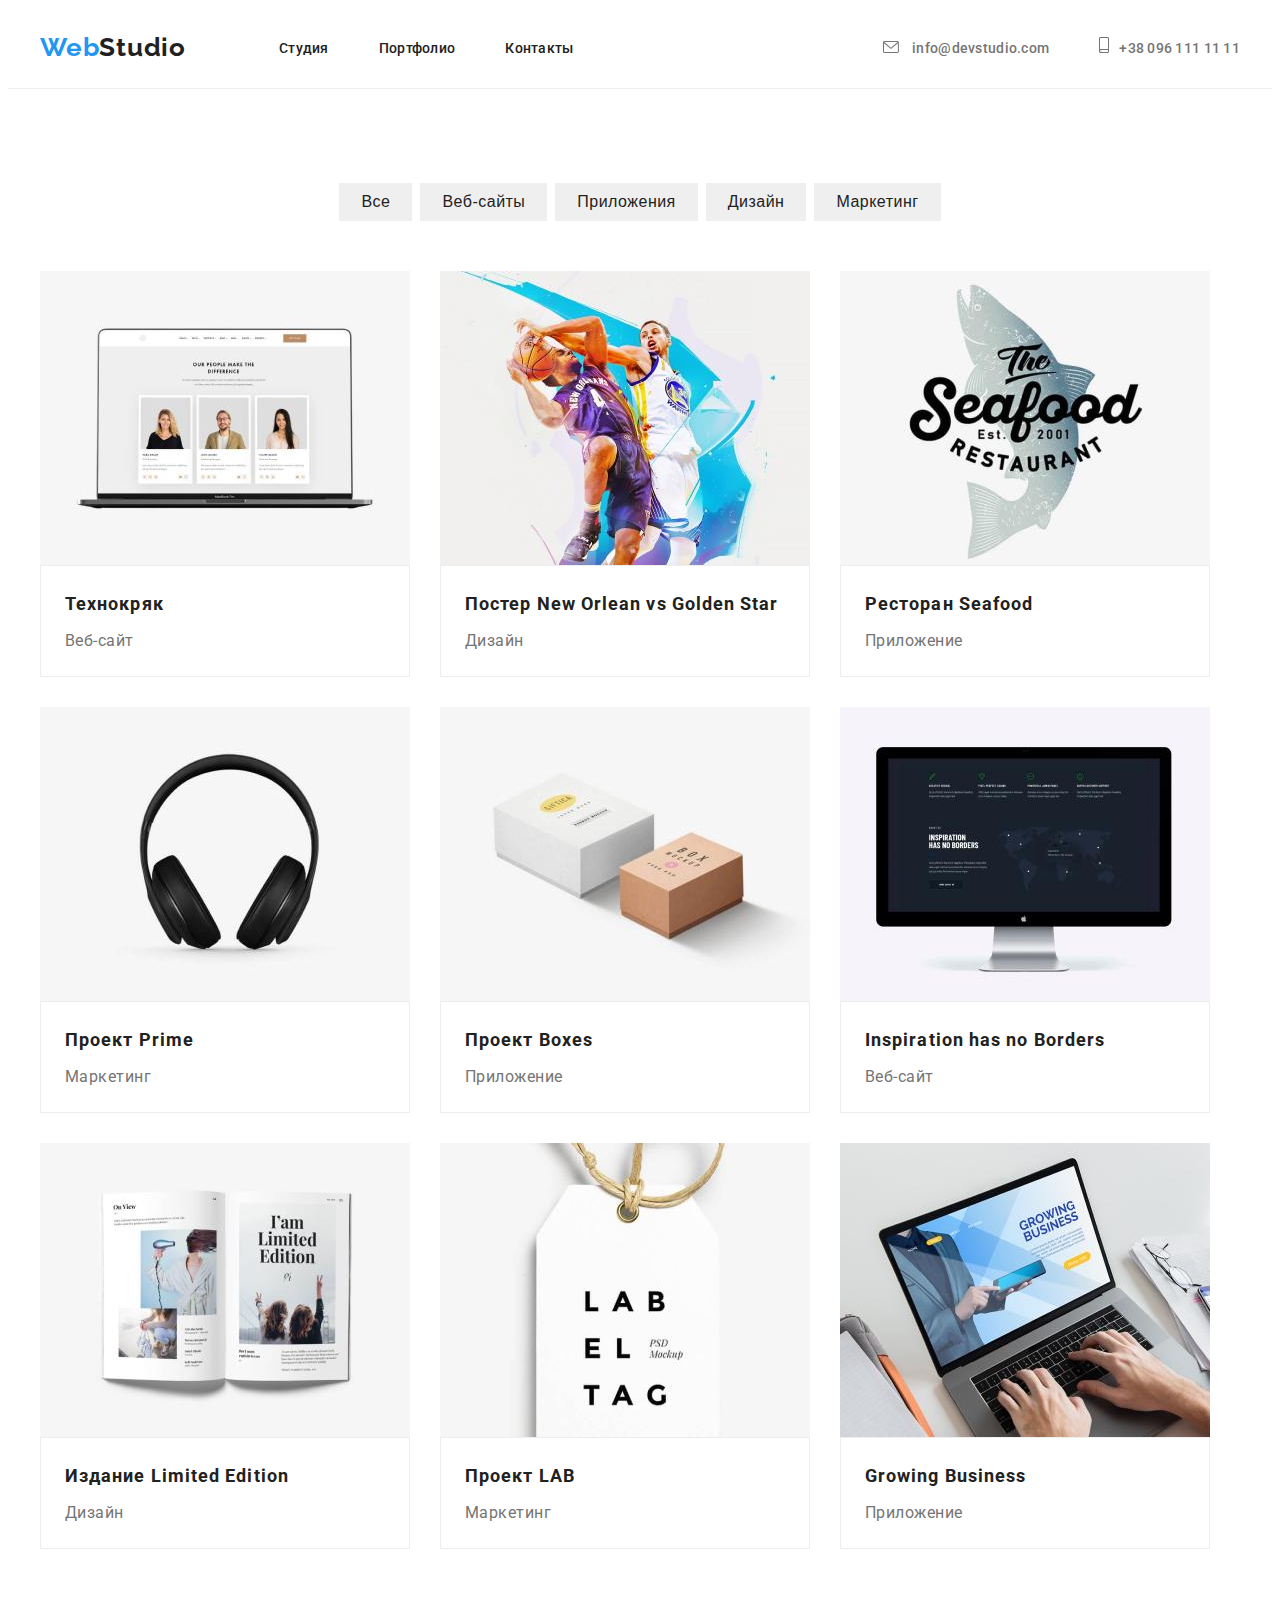
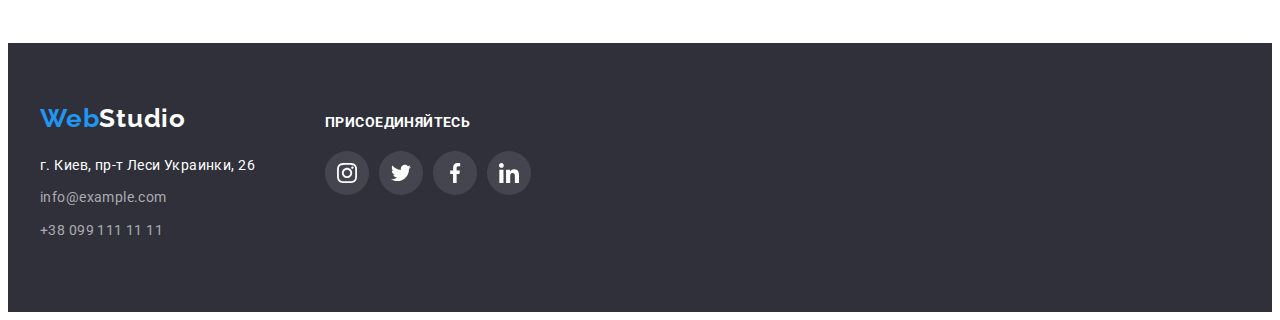
==== portfolio.html @ 49a9f059 "add" ====
<!DOCTYPE html>
<html lang="en">
<head>
    <meta charset="UTF-8">
    <meta http-equiv="X-UA-Compatible" content="IE=edge">
    <meta name="viewport" content="width=device-width, initial-scale=1.0">
    <title>Document</title>
    <link rel="preconnect" href="https://fonts.googleapis.com">
    <link rel="preconnect" href="https://fonts.gstatic.com" crossorigin>
    <link href="https://fonts.googleapis.com/css2?family=Raleway:wght@700&family=Roboto:wght@400;500;700;900&display=swap" rel="stylesheet">
    <link rel="stylesheet" href="https://cdnjs.cloudflare.com/ajax/libs/modern-normalize/1.1.0/modern-normalize.min.css" integrity="sha512-wpPYUAdjBVSE4KJnH1VR1HeZfpl1ub8YT/NKx4PuQ5NmX2tKuGu6U/JRp5y+Y8XG2tV+wKQpNHVUX03MfMFn9Q==" crossorigin="anonymous" referrerpolicy="no-referrer" />
    <link rel="stylesheet" href="./css/style.css">
</head>
<body>
    <header class="header">
        <div class="container header-container">
        <nav class="header-nav">
        <a href="./index.html" class="logo header-logo link">
            <span class="web">Web</span>Studio</a>
            <ul class="list menu-list">
                <li class="menu-item"><a class="menu-link link" href="./index.html">Студия</a></li>
                <li class="menu-item"><a class="menu-link link" href="Портфолио">Портфолио</a></li>
                <li class="menu-item"><a class="menu-link link" href="">Контакты</a></li>
            </ul>
            </nav>
        <ul class="list menu-list header-connect">
            <ul class="list menu-list header-connect">
                <li class="menu-item">
                    <a class="header-site link" href="info@devstudio.com">
                        <svg class="contact-icon" width="16" height="12">
                            <use href="./images/sprite.svg#icon-envelopehover"></use>
                        </svg> info@devstudio.com
                    </a>
                </li>
                <li class="menu-item">
                    <a class="header-tel link" href="tel:+380961111111">
                        <svg class="contact-icon" width="10" height="16">
                            <use href="./images/sprite.svg#icon-smartphone"></use>
                        </svg>+38 096 111 11 11
                    </a>
                </li>
            </ul>     
        </ul>
        </div>
    </header>
    <section class="visually">
        <div class="container">
        <h1 hidden class="visually-portfolio">Портфолио</h1> 
        <ul class="visually-list list">
            <li class="visually-item"><button type="button" class="visually-btn">Все</button></li>
            <li class="visually-item"><button type="button" class="visually-btn">Веб-сайты</button></li>
            <li class="visually-item"><button type="button" class="visually-btn">Приложения</button></li>
            <li class="visually-item"><button type="button" class="visually-btn">Дизайн</button></li>
            <li class="visually-item"><button type="button" class="visually-btn">Маркетинг</button></li>
        </ul>
        <ul class="hidden-list list">
            <li class="hiden-item">
                <a href="" class="hiden-link link">
                <img src="./images/portfolio/website.jpg" alt="вебсайт" width="370">
            <div class="hiden-about">
                <h3 class="hidden-lines">Технокряк</h3>
                <p class="hidden-text">Веб-сайт</p>
            </div>
                </a>
            </li>   
            <li class="hiden-item">
                <a href="" class="hiden-link link">
                <img src="./images/portfolio/neworlean.jpg" alt="постер" width="370">
            <div class="hiden-about">
                <h3 class="hidden-lines">Постер <span lang="en">New Orlean vs Golden Star</span> </h3>
                <p class="hidden-text">Дизайн</p>
            </div>
                </a>
            </li>
            <li class="hiden-item">
                <a href="" class="hiden-link link">
                <img src="./images/portfolio/seafood.jpg" alt="ресторан" width="370">
            <div class="hiden-about">
                <h3 class="hidden-lines">Ресторан <span lang="en">Seafood</span> </h3>
                <p class="hidden-text">Приложение</p>
            </div>
                </a>
            </li>
            <li class="hiden-item">
                <a href="" class="hiden-link link">
                <img src="./images/portfolio/prime.jpg" alt="наушники" width="370">
            <div class="hiden-about">
                <h3 class="hidden-lines">Проект <span lang="en">Prime</span> </h3>
                <p class="hidden-text">Маркетинг</p>
            </div>
                </a>
            </li>
            <li class="hiden-item">
                <a href="" class="hiden-link link">
                <img src="./images/portfolio/boxes.jpg" alt="бокси" width="370">
            <div class="hiden-about">
                <h3 class="hidden-lines">Проект <span lang="en">Boxes</span> </h3>
                <p class="hidden-text">Приложение</p>
            </div>
                </a>
            </li>
            <li class="hiden-item">
                <a href="" class="hiden-link link">
                <img src="./images/portfolio/bordes.jpg" alt="сайт" width="370">
            <div class="hiden-about">
                <h3 class="hidden-lines">Inspiration has no Borders</h3>
                <p class="hidden-text">Веб-сайт</p>
            </div>
                </a>
            </li>
            <li class="hiden-item">
                <a href="" class="hiden-link link">
                <img src="./images/portfolio/edition.jpg" alt="книга" width="370">
            <div class="hiden-about">
                <h3 class="hidden-lines">Издание Limited Edition</h3>
                <p class="hidden-text">Дизайн</p>
            </div>
                </a>
            </li>
            <li class="hiden-item">
                <a href="" class="hiden-link link">
                <img src="./images/portfolio/lab.jpg" alt="лейбл" width="370">
            <div class="hiden-about">
                <h3 class="hidden-lines">Проект LAB</h3>
                <p class="hidden-text">Маркетинг</p>
            </div>
                </a>
            </li>
            <li class="hiden-item">
                <a href="" class="hiden-link link">
                <img src="./images/portfolio/business.jpg" alt="ноутбук" width="370">
            <div class="hiden-about">
                <h3 class="hidden-lines">Growing Business</h3>
                <p class="hidden-text">Приложение</p>
            </div>
                </a>
            </li>
        </ul>
        </div>
    </section>
    <footer class="footer-class">
        <div class="container">
            <div class="footer-container">
                <div class="footer-left">
                <a href="./index.html" class="logo logo-footer link">
                <span class="web">Web</span>Studio</a> 
                <address class="footer-address">г. Киев, пр-т Леси Украинки, 26</address>
                <ul class="footer-list list">
                    <li class="footer-item"> <a class="footer-header-site link" href="info@example.com">info@example.com</a></li>
                    <li class="footer-item"> <a class="footer-header-tel link" href=" +380991111111"> +38 099 111 11 11</a></li>
                </ul>
                </div>
                <div class="footer-right">
                    <h2 class="title-footer-right">присоединяйтесь</h2>
                    <ul class="command-social list footer-social-list">
                        <li class="footer-social-item">
                            <a href="" class="footer-social-link">
                                <svg class="-footer-social-icon" width="20" height="20">
                                    <use
                                        href="./images/sprite.svg#icon-instagram-footer">
                                    </use>
                                </svg>
                            </a>
                        </li>
                        <li class="footer-social-item">
                            <a href="" class="footer-social-link">
                                <svg class="footer-social-icon" width="20" height="20">
                                    <use
                                        href="./images/sprite.svg#icon-twitter-footer">
                                    </use>
                                </svg>
                            </a>
                        </li>
                        <li class="footer-social-item">
                            <a href="" class="footer-social-link">
                                <svg class="footer-social-icon" width="20" height="20">
                                    <use
                                        href="./images/sprite.svg#icon-facebook-footer">
                                    </use>
                                </svg>
                            </a>
                        </li>
                        <li class="footer-social-item">
                            <a href="" class="footer-social-link">
                                <svg class="footer-social-icon" width="20" height="20">
                                    <use
                                        href="./images/sprite.svg#icon-linkedin-footer">
                                    </use>
                                </svg>
                            </a>
                        </li>
                    </ul>
                </div>
            </div>    
        </div>
    </footer>
</body>
</html>
---- css/style.css ----
:root{
    --primery-text-color: #212121;
    --second-text-color: #757575;
    --primary-title-color: #ffffff;
    --secondary-title-color: #212121;
    --accent-color: #2196F3;
}

p, h1, h2, h3, h4, h5, h6{
    margin: 0;
}

ul{
    margin: 0;
    padding: 0;
}

button{
    cursor: pointer;
}

img{
    display: block;
}

body{
    font-family: 'Roboto', sans-serif;
}

.container{
    width: 1200px;
    padding-left: 15px;
    padding-right: 15px;
    margin: 0 auto;
}

.list{
    list-style: none;
}

.link{
    text-decoration: none;
}

/*----------header----------*/

.header{
    padding-top: 24px;
    padding-bottom: 25px;
    border-bottom: 1px solid #ECECEC;
}

.header-container{
    display: flex;
}

.logo{
    font-family: Raleway;
    font-weight: 700;
    font-size: 26px;
    line-height: 1.19;
    letter-spacing: 0.03em;
    color: var(--primery-text-color);
}

.web{
    color: var(--accent-color)
}

.menu-list{
    display: flex;
}

.menu-item:not(:last-child){
    margin-right: 50px;
}

.header-logo{
    margin-right: 93px;
}

.header-nav{
    display: flex;
    align-items: center;
}

.menu-link{
    font-weight: 500;
    font-size: 14px;
    line-height: 1.14;
    letter-spacing: 0.02em;
    color: var(--primery-text-color);
}


.menu-link:hover, .menu-link:focus{
    color: var(--accent-color);
}

.header-connect{
    margin-left: auto;
    align-items: center;
}

.header-site{
    font-weight: 500;
    font-size: 14px;
    line-height: 1.14;
    letter-spacing: 0.02em;
    color: var(--second-text-color);
}

.contact-icon{
    fill: currentColor;
    margin-right: 10px;
    justify-content: center;
}

.header-site:hover, .header-site:focus{
    color: var(--accent-color);
}

.header-tel{
    font-weight: 500;
    font-size: 14px;
    line-height: 1.14;
    letter-spacing: 0.02em;
    color: var(--second-text-color)
}

.header-tel:hover, .header-tel:focus{
    color: var(--accent-color);
}


/*----------hero----------*/

.hero{
    padding-top: 200px;
    padding-bottom: 200px;
    background-color: var(--primery-text-color);
    background-image: linear-gradient(
        rgba(47, 48, 58, 0.4), 
        rgba(47, 48, 58, 0.4) ), url(../images/hero-bg.jpg);
    background-repeat: no-repeat;
    background-size: cover;
    background-position: center;
}
.hero-title{
    margin: 0 auto;
    max-width: 696;
    margin-bottom: 30px;
    font-weight: 900;
    font-size: 44px;
    line-height: 1.36;
    letter-spacing: 0.06em;
    text-align: center;
    text-transform: uppercase;
    color: var(--primary-title-color)
}

.hero-btn{
    display: block;
    margin: 0 auto;
    background-repeat: 4px;
    margin-top: 30;
    margin-bottom: 200;
    background-color: var(--accent-color);
}


.button{
    min-width: 200px;
    height: 50px;
    cursor: pointer;
    font-family: inherit;
    font-weight: bold;
    font-size: 16px;
    line-height: 1.87;
    letter-spacing: 0.06em;
    color: var(--primary-title-color)
}



/*----------Описание чем занимаемся----------*/

.about{
    padding-top: 94px;
    padding-bottom: 94px;
}
.third-title{
    max-width: 270px;
    font-weight: 700;
    font-size: 14px;
    line-height: 1.14;
    letter-spacing: 0.03em;
    text-transform: uppercase;
    color: var(--primery-text-color)
}

.about-list{
    display: flex;
    margin-left: -30px;
}

.about-item{
    flex-basis: calc(100% / 4 - 30);
    margin-left: 30px;
}

.about-text{
    margin-top: 10px;
    min-width: 270px;
    font-size: 14px;
    line-height: 1.71;
    letter-spacing: 0.03em;
    color: var(--second-text-color)
}

.about-icon{
    display: flex;
    align-items: center;
    justify-content: center;
    width: 270px;
    height: 120px;
    margin-bottom: 30px;
    border-radius: 4px;
    background-color: #F5F4FA;
}

.about-icons:last-child{
    margin-right: 0;
}

.about-icons{
    margin-right: 30px;
    justify-content: center;
}

.about-icons:hover, .about-icons:focus{
    fill: var(--accent-color);
}



/*----------work-foto----------*/

.work-foto{
    padding-bottom: 94px;
}
.title{
    margin-bottom: 50px;
    font-weight: 700;
    font-size: 36px;
    line-height: 1.16;
    text-align: center;
    letter-spacing: 0.03em;
    color: var(--primery-text-color)
}

.title-list{
    display: flex;
    margin-left: -30px;
}

.title-item{
    flex-basis: calc(100% / 3 - 30px);
    margin-left: 30px;
}

/*----------section-comannd----------*/

.section-command{
    padding-top: 94px;
    padding-bottom: 94px;
    background-color: #F5F4FA;
}

.title-command{
    margin-bottom: 50px;
    font-weight: 700;
    font-size: 36px;
    line-height: 1.16;
    text-align: center;
    letter-spacing: 0.03em;
    color: var(--primery-text-color)
}

.title-list-command{
    display: flex;
    margin-left: -30px;
}

.command-item{
    flex-basis: calc(100% / 4 -30px);
    margin-left: 30px;
    background-color: var(--primary-title-color);
    box-shadow: 0px 1px 3px rgba(0, 0, 0, 0.12), 0px 1px 1px rgba(0, 0, 0, 0.14), 0px 2px 1px rgba(0, 0, 0, 0.2);
}

.name{
    font-weight: 500;
    font-size: 16px;
    line-height: 1.19;
    letter-spacing: 0.03em;
    color: var(--primery-text-color);
    margin-bottom: 10px;

}

.command-item-desciption{
    padding-top: 30px;
    padding-bottom: 30px;
    text-align: center;
}

.speciality{
    padding-top: 8px;
    margin-bottom: 16px;
    font-size: 16px;
    line-height: 1.19;
    letter-spacing: 0.03em;
    color: var(--second-text-color)
}

.social-list{
    display: flex;
    justify-content: center;
}

.social-item{
    width: 44px;
    height: 44px;
    margin-right: 10px;
}

.social-item:last-child{
    margin-right: 0;
}

.social-icon{
    fill: #AFB1B8;
}

.social-link{
    width: 100%;
    height: 100%;
    background-color: var(--primary-title-color);
    border-radius: 50%;
    display: flex;
    align-items: center;
    justify-content: center;
}

.social-link:hover, .social-link:focus{
    background-color: var(--accent-color);
}

.social-link:hover .social-icon,
.social-link:focus .social-icon{
    fill: var(--primary-title-color);
}

/*----------наши клиенты----------*/

.clients{
    padding-top: 94px;
    padding-bottom: 94px;
}

.title-clients{
    margin-bottom: 50px;
    font-weight: 700;
    font-size: 36px;
    line-height: 1.16;
    text-align: center;
    letter-spacing: 0.03em;
    color: var(--primery-text-color);
}

.clients-list{
    width: 170px;
    height: 92px;
    margin-right: 30px;
}

.clients-list:last-child{
    margin-right: 0;
}

.clients-about{
    display: flex;
    align-items: center;
    justify-content: center;
}

.clients-item{
    
    background-position: center;
    background-repeat: no-repeat;
    border: 1px solid #AFB1B8;
    border-radius: 4px;
    height: 92px;
}

.clients-item:hover, .clients-item:focus{
    border-color: var(--accent-color);
}

.clients-link{
    width: 100%;
    height: 100%;
    display: flex;
    align-items: center;
    justify-content: center;
}

.clients-icon{
    fill: #AFB1B8;
}

.clients-icon:hover, .clients-icon:focus{
    fill: var(--accent-color);    
}

.clients-item:hover .clients-icon,
.clients-item:focus .clients-icon{
    fill: var(--accent-color);
}


/*----------footer-class----------*/

.footer-class{
    padding-top: 60px;
    padding-bottom: 60px;
}

.footer-class{
    background-color: #2F303A;
}

.logo-footer{
    display: block;
    margin-bottom: 20px;
    color: var(--primary-title-color);
}

.footer-address{
    margin-bottom: 9px;
    font-style: normal;
    font-size: 14px;
    line-height: 1.71;
    letter-spacing: 0.03em;
    color: var(--primary-title-color)
}

.footer-list{
    font-size: 14px;
    line-height: 1.71;
    letter-spacing: 0.03em;
    color: rgba(255, 255, 255, 0.6);  
}

.footer-header-site:hover, .footer-header-site:focus{
    color: var(--accent-color);
}

.footer-item{
    margin-bottom: 9px;
}

.footer-header-site{
    font-size: 14px;
    line-height: 1.71;
    letter-spacing: 0.03em;
    color: rgba(255, 255, 255, 0.6);
}

.footer-header-tel:hover, .footer-header-tel:focus{
    color: var(--accent-color);
}

.footer-header-tel{
    font-size: 14px;
    line-height: 1.71;
    letter-spacing: 0.03em;
    color: rgba(255, 255, 255, 0.6);
}


.footer-container{
    display: flex;
    align-items: baseline;
}

.footer-right{
    padding-left: 70px;
}

.title-footer-right{
    padding-bottom: 20px;
    font-weight: 700;
    font-size: 14px;
    line-height: 1.14;
    letter-spacing: 0.03em;
    text-transform: uppercase;
    color: var(--primary-title-color);
}

.footer-social-list{
    display: flex;
    justify-content: center;
}

.footer-social-item{
    width: 44px;
    height: 44px;
    margin-right: 10px;
}

.footer-social-item:last-child{
    margin-right: 0;
}

.footer-social-icon{
    fill: var(--primary-title-color);
}

.footer-social-link{
    width: 100%;
    height: 100%;
    background-color: rgba(255, 255, 255, 0.1);
    border-radius: 50%;
    display: flex;
    align-items: center;
    justify-content: center;
}

.footer-social-link:hover, .footer-social-link:focus{
    background-color: var(--accent-color);
}

.footer-social-link:hover .footer-social-icon,
.footer-social-link:focus .footer-social-icon{
    fill: var(--primary-title-color);
}


/*----------header portfolio----------*/


/*----------visually----------*/

.visually{
    padding-top: 94px;
    padding-bottom: 94px;
}

.visually-list{
    padding-bottom: 50px;
    display: flex;
    margin-left: -8px;
    justify-content: center;
    
}

.visually-btn{
    padding-top: 6px;
    padding-bottom: 6px;
    padding-right: 22px;
    padding-left: 22px;
    border: none;
    text-align: center;
    font-weight: 500;
    font-size: 16px;
    line-height: 1.62;
    letter-spacing: 0.03em;
    color: var(--primery-text-color);
}

.visually-item{
    flex-basis: calc(100% / 5 -8px);
    margin-left: 8px;
}

.visually-btn:hover, .visually-btn:focus{
    color: var(--primary-title-color);
    background-color: var(--accent-color);
}

.hidden-list{
    display: flex;
    flex-wrap: wrap;
    margin-left: -30px;
    margin-bottom: -30px;
    font-weight: 700;
    font-size: 18px;
    line-height: 2;
    letter-spacing: 0.06em;
    color: var(--primery-text-color)
}

.hiden-item{
    flex-basis: calc(100% 9 -30px);
    margin-left: 30px;
    margin-bottom: 30px;
}

.hiden-about{
    padding-top: 20px;
    padding-bottom: 20px;
    padding-left: 24px;
    padding-right: 24px;
    border: 1px solid #EEEEEE;
}

.hidden-lines{
    font-weight: 700;
    font-size: 18px;
    line-height: 2;
    letter-spacing: 0.06em;
    color: var(--primery-text-color)
}

.hidden-text{
    padding-top: 4px;
    font-weight: normal;
    font-size: 16px;
    line-height: 1.87;
    letter-spacing: 0.03em;
    color: var(--second-text-color)
}

.hiden-link{
    display: block;
    color: var(--primery-text-color);
    text-decoration: none;
}

.hiden-link:hover, .hiden-link:focus{
    box-shadow: 0px 1px 1px rgba(0, 0, 0, 0.12), 0px 4px 4px rgba(0, 0, 0, 0.06), 1px 4px 6px rgba(0, 0, 0, 0.16);
}
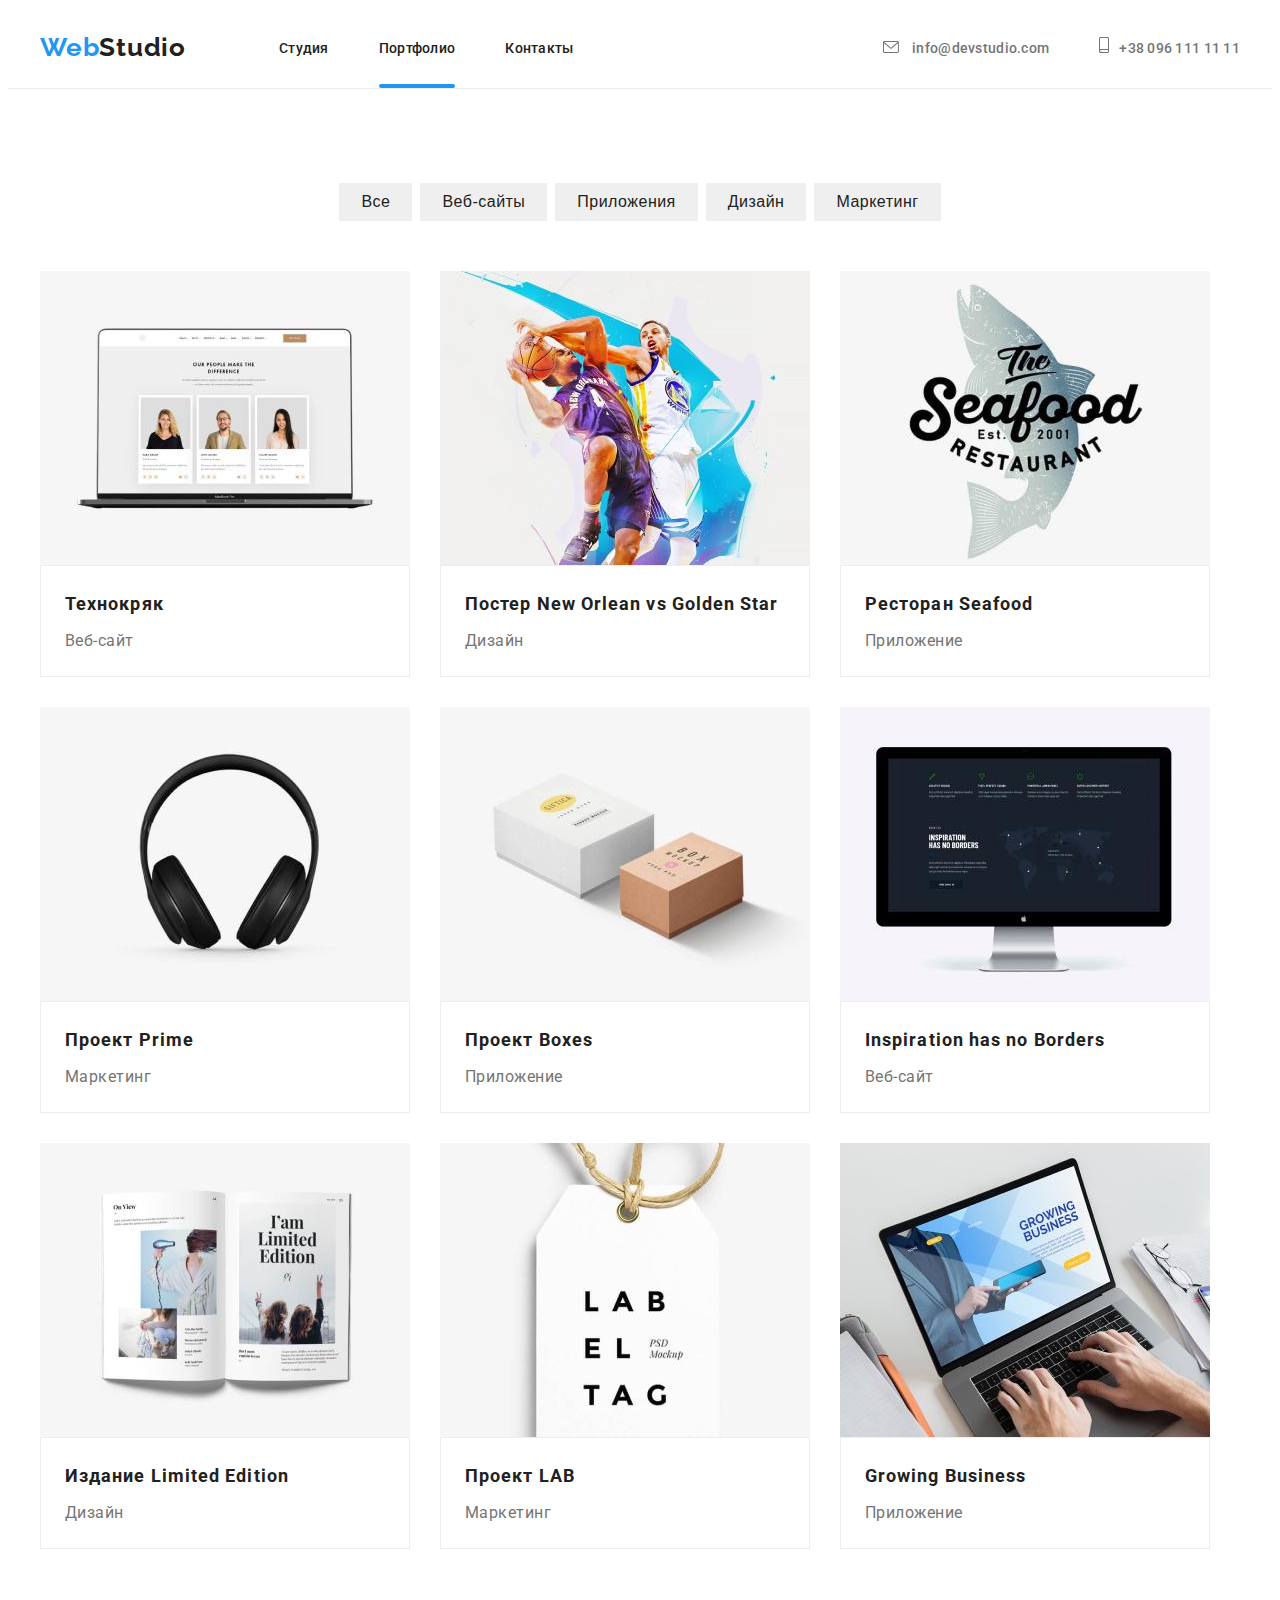
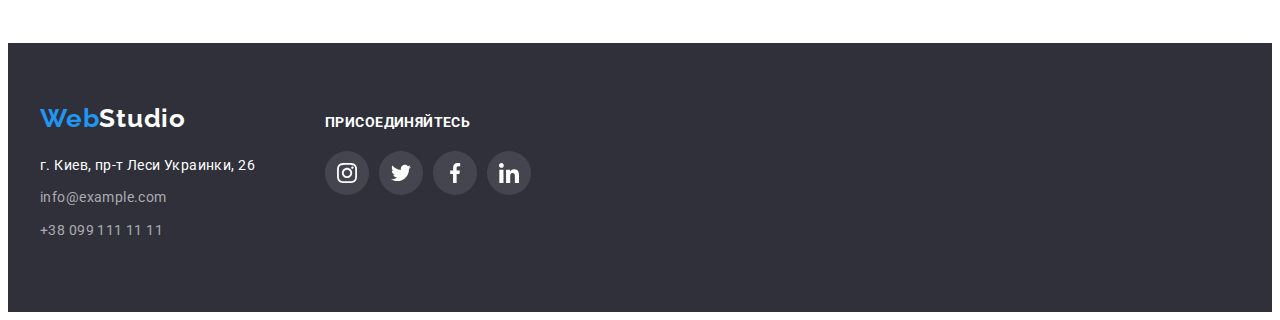
==== commit d879b290: "add" ====
--- a/portfolio.html
+++ b/portfolio.html
@@ -19,7 +19,7 @@
             <span class="web">Web</span>Studio</a>
             <ul class="list menu-list">
                 <li class="menu-item"><a class="menu-link link" href="./index.html">Студия</a></li>
-                <li class="menu-item"><a class="menu-link link" href="Портфолио">Портфолио</a></li>
+                <li class="menu-item"><a class="menu-link link current" href="Портфолио">Портфолио</a></li>
                 <li class="menu-item"><a class="menu-link link" href="">Контакты</a></li>
             </ul>
             </nav>
@@ -55,81 +55,108 @@
         </ul>
         <ul class="hidden-list list">
             <li class="hiden-item">
+            <div class="hiden-item-wrap">
                 <a href="" class="hiden-link link">
                 <img src="./images/portfolio/website.jpg" alt="вебсайт" width="370">
-            <div class="hiden-about">
+                <p class="hiden-picture-text">Технокряк это современная площадка распространения коронавируса. Компании используют эту платформу для цифрового шпионажа и атак на защищённые сервера конкурентов.</p>
+            </div>
+                <div class="hiden-about">
                 <h3 class="hidden-lines">Технокряк</h3>
                 <p class="hidden-text">Веб-сайт</p>
             </div>
                 </a>
             </li>   
             <li class="hiden-item">
+                <div class="hiden-item-wrap">
                 <a href="" class="hiden-link link">
                 <img src="./images/portfolio/neworlean.jpg" alt="постер" width="370">
-            <div class="hiden-about">
+                <p class="hiden-picture-text">Технокряк это современная площадка распространения коронавируса. Компании используют эту платформу для цифрового шпионажа и атак на защищённые сервера конкурентов.</p>
+            </div>
+                <div class="hiden-about">
                 <h3 class="hidden-lines">Постер <span lang="en">New Orlean vs Golden Star</span> </h3>
                 <p class="hidden-text">Дизайн</p>
             </div>
                 </a>
             </li>
             <li class="hiden-item">
+                <div class="hiden-item-wrap">
                 <a href="" class="hiden-link link">
                 <img src="./images/portfolio/seafood.jpg" alt="ресторан" width="370">
-            <div class="hiden-about">
+                <p class="hiden-picture-text">Технокряк это современная площадка распространения коронавируса. Компании используют эту платформу для цифрового шпионажа и атак на защищённые сервера конкурентов.</p>
+            </div>
+                <div class="hiden-about">
                 <h3 class="hidden-lines">Ресторан <span lang="en">Seafood</span> </h3>
                 <p class="hidden-text">Приложение</p>
             </div>
                 </a>
             </li>
             <li class="hiden-item">
+                <div class="hiden-item-wrap">
                 <a href="" class="hiden-link link">
                 <img src="./images/portfolio/prime.jpg" alt="наушники" width="370">
-            <div class="hiden-about">
+                <p class="hiden-picture-text">Технокряк это современная площадка распространения коронавируса. Компании используют эту платформу для цифрового шпионажа и атак на защищённые сервера конкурентов.</p>
+            </div>
+                <div class="hiden-about">
                 <h3 class="hidden-lines">Проект <span lang="en">Prime</span> </h3>
                 <p class="hidden-text">Маркетинг</p>
             </div>
                 </a>
             </li>
             <li class="hiden-item">
+                <div class="hiden-item-wrap">
                 <a href="" class="hiden-link link">
                 <img src="./images/portfolio/boxes.jpg" alt="бокси" width="370">
-            <div class="hiden-about">
+                <p class="hiden-picture-text">Технокряк это современная площадка распространения коронавируса. Компании используют эту платформу для цифрового шпионажа и атак на защищённые сервера конкурентов.</p>
+            </div>
+                <div class="hiden-about">
                 <h3 class="hidden-lines">Проект <span lang="en">Boxes</span> </h3>
                 <p class="hidden-text">Приложение</p>
             </div>
                 </a>
             </li>
             <li class="hiden-item">
+                <div class="hiden-item-wrap">
                 <a href="" class="hiden-link link">
                 <img src="./images/portfolio/bordes.jpg" alt="сайт" width="370">
-            <div class="hiden-about">
+                <p class="hiden-picture-text">Технокряк это современная площадка распространения коронавируса. Компании используют эту платформу для цифрового шпионажа и атак на защищённые сервера конкурентов.</p>
+            </div>
+                <div class="hiden-about">
                 <h3 class="hidden-lines">Inspiration has no Borders</h3>
                 <p class="hidden-text">Веб-сайт</p>
             </div>
                 </a>
             </li>
             <li class="hiden-item">
+                <div class="hiden-item-wrap">
                 <a href="" class="hiden-link link">
                 <img src="./images/portfolio/edition.jpg" alt="книга" width="370">
-            <div class="hiden-about">
+                <p class="hiden-picture-text">Технокряк это современная площадка распространения коронавируса. Компании используют эту платформу для цифрового шпионажа и атак на защищённые сервера конкурентов.</p>
+            </div>
+                <div class="hiden-about">
                 <h3 class="hidden-lines">Издание Limited Edition</h3>
                 <p class="hidden-text">Дизайн</p>
             </div>
                 </a>
             </li>
             <li class="hiden-item">
+                <div class="hiden-item-wrap">
                 <a href="" class="hiden-link link">
                 <img src="./images/portfolio/lab.jpg" alt="лейбл" width="370">
-            <div class="hiden-about">
+                <p class="hiden-picture-text">Технокряк это современная площадка распространения коронавируса. Компании используют эту платформу для цифрового шпионажа и атак на защищённые сервера конкурентов.</p>
+            </div>
+                <div class="hiden-about">
                 <h3 class="hidden-lines">Проект LAB</h3>
                 <p class="hidden-text">Маркетинг</p>
             </div>
                 </a>
             </li>
             <li class="hiden-item">
+                <div class="hiden-item-wrap">
                 <a href="" class="hiden-link link">
                 <img src="./images/portfolio/business.jpg" alt="ноутбук" width="370">
-            <div class="hiden-about">
+                <p class="hiden-picture-text">Технокряк это современная площадка распространения коронавируса. Компании используют эту платформу для цифрового шпионажа и атак на защищённые сервера конкурентов.</p>
+            </div>
+                <div class="hiden-about">
                 <h3 class="hidden-lines">Growing Business</h3>
                 <p class="hidden-text">Приложение</p>
             </div>
--- a/css/style.css
+++ b/css/style.css
@@ -90,8 +90,20 @@
     line-height: 1.14;
     letter-spacing: 0.02em;
     color: var(--primery-text-color);
-}
-
+    transition: color 250ms cubic-bezier(0.4, 0, 0.2, 1);
+    position: relative;
+}
+
+.menu-link.current::after{
+    content: '';
+    width: 100%;
+    position: absolute;
+    height: 4px;
+    border-radius: 2px;
+    display: block;
+    bottom: -32px;
+    background-color: var(--accent-color);
+}
 
 .menu-link:hover, .menu-link:focus{
     color: var(--accent-color);
@@ -108,6 +120,7 @@
     line-height: 1.14;
     letter-spacing: 0.02em;
     color: var(--second-text-color);
+    transition: color 250ms cubic-bezier(0.4, 0, 0.2, 1);
 }
 
 .contact-icon{
@@ -125,7 +138,8 @@
     font-size: 14px;
     line-height: 1.14;
     letter-spacing: 0.02em;
-    color: var(--second-text-color)
+    color: var(--second-text-color);
+    transition: color 250ms cubic-bezier(0.4, 0, 0.2, 1);
 }
 
 .header-tel:hover, .header-tel:focus{
@@ -236,6 +250,7 @@
 .about-icons{
     margin-right: 30px;
     justify-content: center;
+    transition: fill 250ms linear;
 }
 
 .about-icons:hover, .about-icons:focus{
@@ -267,6 +282,28 @@
 .title-item{
     flex-basis: calc(100% / 3 - 30px);
     margin-left: 30px;
+}
+
+.title-text-wrap{
+    position: relative;
+}
+
+.title-text{
+    display: block;
+    bottom: 0;
+    padding: 0;
+    padding-top: 27px;
+    padding-bottom: 27px;
+    width: 100%;
+    text-align: center;
+    font-weight: 700;
+    font-size: 14px;
+    line-height: 1.14;
+    letter-spacing: 0.03em;
+    text-transform: uppercase;
+    color: var(--primary-title-color);
+    position: absolute;
+    background-color: rgba(47, 48, 58, 0.8);
 }
 
 /*----------section-comannd----------*/
@@ -341,6 +378,7 @@
 
 .social-icon{
     fill: #AFB1B8;
+    transition: fill 250ms cubic-bezier(0.4, 0, 0.2, 1);
 }
 
 .social-link{
@@ -351,6 +389,7 @@
     display: flex;
     align-items: center;
     justify-content: center;
+    transition: background-color 250ms cubic-bezier(0.4, 0, 0.2, 1);
 }
 
 .social-link:hover, .social-link:focus{
@@ -414,18 +453,20 @@
     display: flex;
     align-items: center;
     justify-content: center;
+    transition: background-color 250ms cubic-bezier(0.4, 0, 0.2, 1);
 }
 
 .clients-icon{
     fill: #AFB1B8;
-}
-
-.clients-icon:hover, .clients-icon:focus{
-    fill: var(--accent-color);    
-}
-
-.clients-item:hover .clients-icon,
-.clients-item:focus .clients-icon{
+    transition: fill 250ms cubic-bezier(0.4, 0, 0.2, 1);
+}
+
+.clients-link:hover, .clients-link:focus{
+    color: var(--accent-color);    
+}
+
+.clients-link:hover .clients-icon,
+.clients-link:focus .clients-icon{
     fill: var(--accent-color);
 }
 
@@ -476,6 +517,7 @@
     line-height: 1.71;
     letter-spacing: 0.03em;
     color: rgba(255, 255, 255, 0.6);
+    transition: color 250ms cubic-bezier(0.4, 0, 0.2, 1);
 }
 
 .footer-header-tel:hover, .footer-header-tel:focus{
@@ -487,6 +529,7 @@
     line-height: 1.71;
     letter-spacing: 0.03em;
     color: rgba(255, 255, 255, 0.6);
+    transition: color 250ms cubic-bezier(0.4, 0, 0.2, 1);
 }
 
 
@@ -526,6 +569,7 @@
 
 .footer-social-icon{
     fill: var(--primary-title-color);
+    transition: fill 250ms cubic-bezier(0.4, 0, 0.2, 1);
 }
 
 .footer-social-link{
@@ -536,6 +580,7 @@
     display: flex;
     align-items: center;
     justify-content: center;
+    transition: background-color 250ms cubic-bezier(0.4, 0, 0.2, 1);
 }
 
 .footer-social-link:hover, .footer-social-link:focus{
@@ -578,6 +623,7 @@
     line-height: 1.62;
     letter-spacing: 0.03em;
     color: var(--primery-text-color);
+    transition: color 250ms cubic-bezier(0.4, 0, 0.2, 1), background-color 250ms cubic-bezier(0.4, 0, 0.2, 1);
 }
 
 .visually-item{
@@ -606,6 +652,10 @@
     flex-basis: calc(100% 9 -30px);
     margin-left: 30px;
     margin-bottom: 30px;
+}
+
+.hiden-item:hover .hiden-picture-text{
+    transform: translateY(0);
 }
 
 .hiden-about{
@@ -637,8 +687,75 @@
     display: block;
     color: var(--primery-text-color);
     text-decoration: none;
+    transition: box-shadow 250ms cubic-bezier(0.4, 0, 0.2, 1);
 }
 
 .hiden-link:hover, .hiden-link:focus{
     box-shadow: 0px 1px 1px rgba(0, 0, 0, 0.12), 0px 4px 4px rgba(0, 0, 0, 0.06), 1px 4px 6px rgba(0, 0, 0, 0.16);
+}
+
+
+.hiden-item-wrap{
+    position: relative;
+    overflow: hidden;
+}
+
+.hiden-picture-text{
+    position: absolute;
+    top: 0;
+    left: 0;
+    color: var(--primary-title-color);
+    line-height: 1.56;
+    background-color: rgba(33, 150, 243, 0.9);
+    padding: 63px 40px;
+    height: 100%;
+    transform: translateY(100%);
+    transition: transform 250ms cubic-bezier(0.4, 0, 0.2, 1);
+}
+
+
+.backdrop{
+    width: 100vw;
+    height: 100vh;
+    background-color: rgba(47, 48, 58, 0.4);
+    position: fixed;
+    top: 0;
+    transition: opacity 250ms cubic-bezier(0.4, 0, 0.2, 1), visibility 250ms cubic-bezier(0.4, 0, 0.2, 1);
+}
+
+.backdrop.is-hidden .modal{
+    transform: translate(100%);
+    transition: transform 500ms cubic-bezier(0.4, 0, 0.2, 1);
+}
+
+.modal{
+    position: absolute;
+    width: 528px;
+    min-height: 581px;
+    background-color: var(--primary-title-color);
+    border-radius: 4px;
+    top: 50%;
+    left: 50%;
+    transform: translate(-50%, -50%);
+    transition: transform 500ms cubic-bezier(0.4, 0, 0.2, 1);
+}
+
+.modal-btn{
+    border: 1px solid rgba(0, 0, 0, 0.1);;
+    background-color: transparent;
+    width: 30px;
+    height: 30px;
+    border-radius: 50%;
+    position: absolute;
+    top: 8px;
+    right: 10px;
+    display: flex;
+    align-items: center;
+    justify-content: center;
+}
+
+.backdrop.is-hidden{
+    visibility: hidden;
+    opacity: 0;
+    pointer-events: none;
 }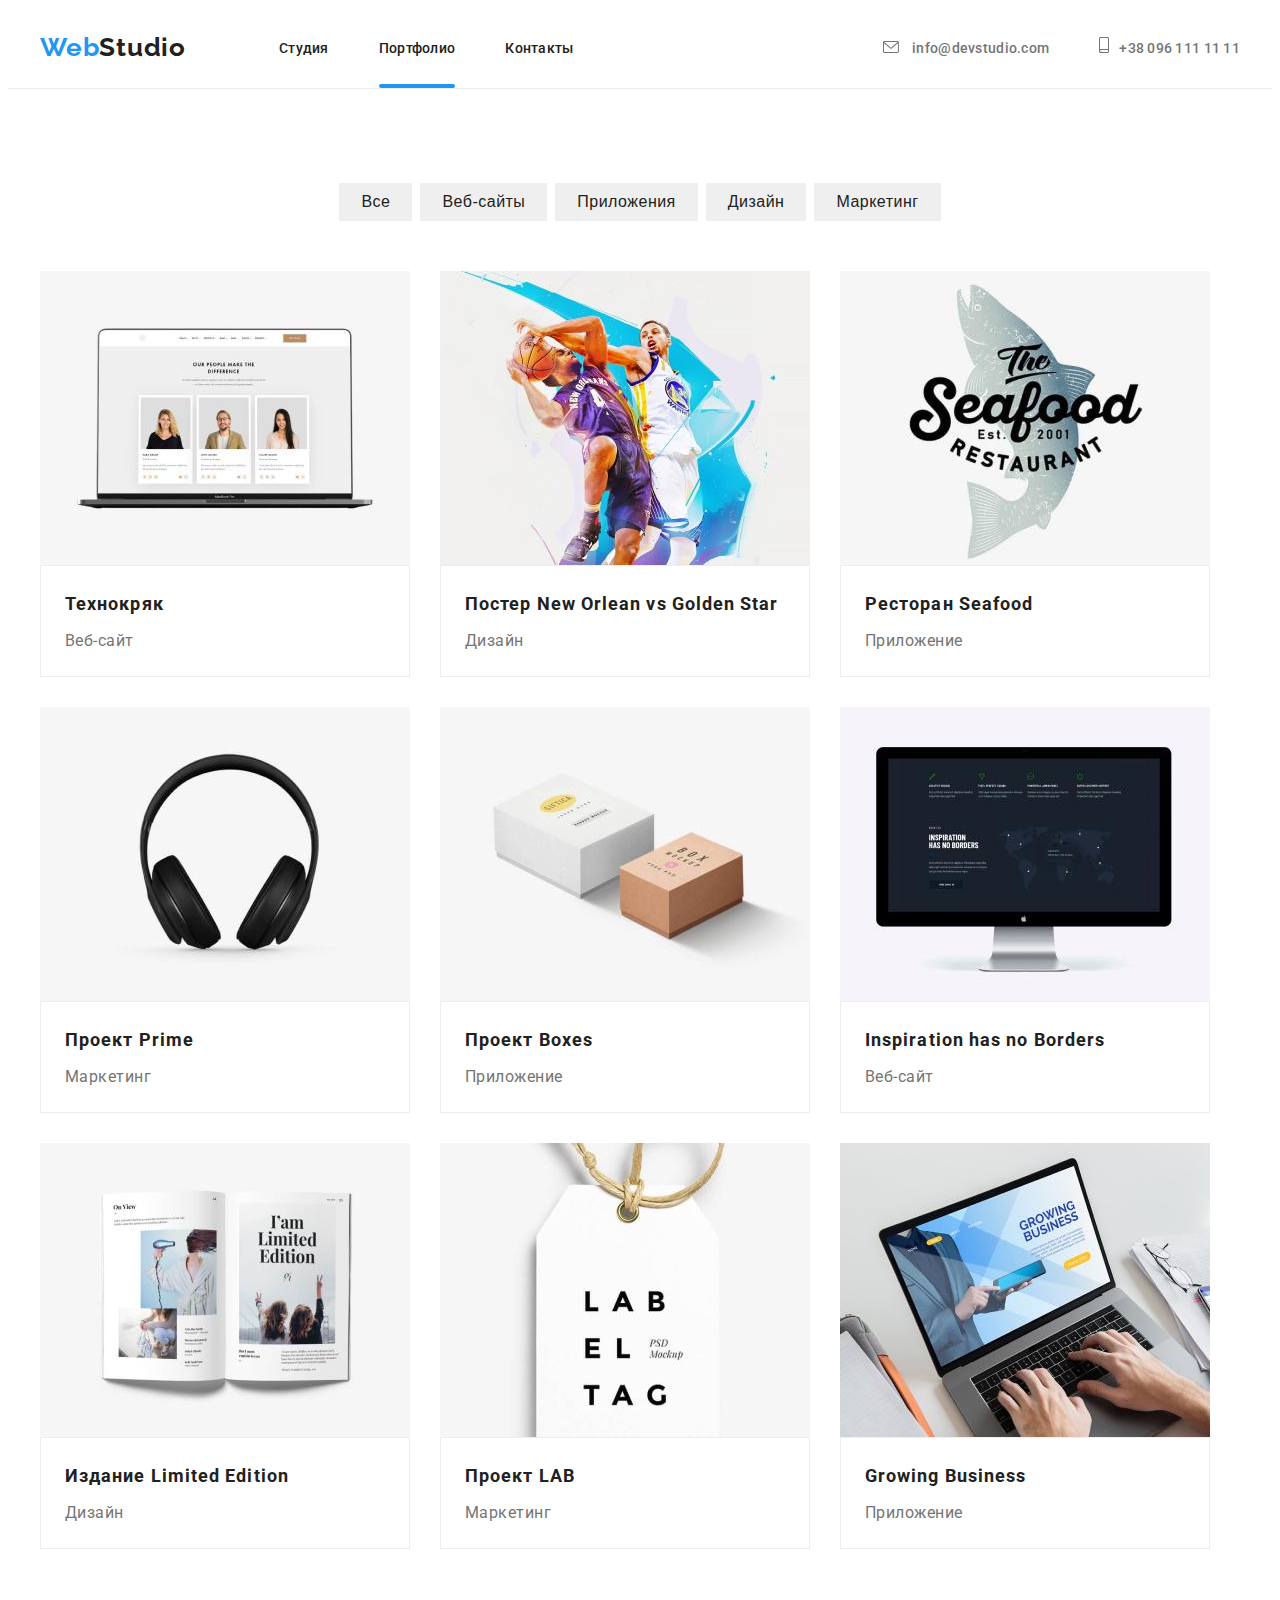
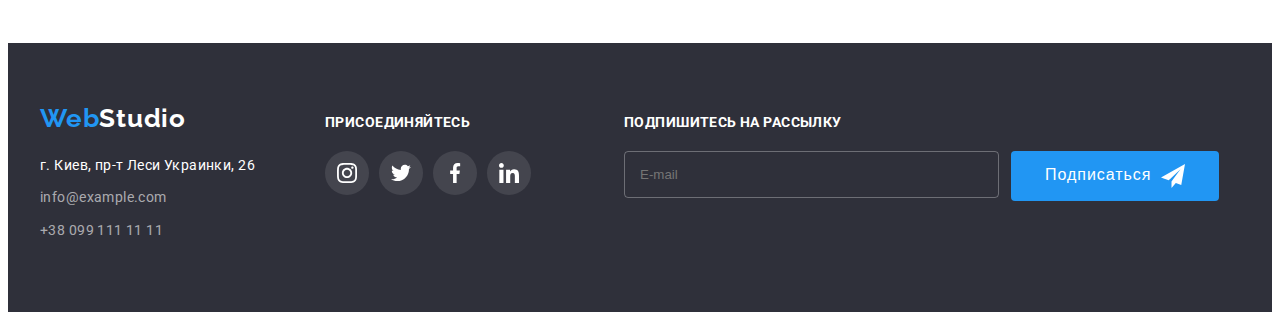
==== commit 711fe6db: "add" ====
--- a/portfolio.html
+++ b/portfolio.html
@@ -218,6 +218,23 @@
                         </li>
                     </ul>
                 </div>
+                <div class="subscribe-footer">
+                    <h2 class="subscribe-tittle">Подпишитесь на рассылку</h2>
+                    <div class="subscribe-footer-block">
+                        <form class="subscribe-form" name="e-mail">
+                        
+                            <label class="subscribe-label" for="e-mail">
+                                <input class="subscribe-input" type="e-mail" name="e-mail" placeholder="E-mail">
+                            </label>
+                        
+                        </form>
+                        <button type="submit" class="subscribe-button">Подписаться
+                            <svg class="subscribe-icon" width="24" height="24">
+                                <use href="./images/sprite.svg#icon-icon-send"></use>
+                            </svg>
+                        </button>
+                    </div>
+                </div>
             </div>    
         </div>
     </footer>
--- a/css/style.css
+++ b/css/style.css
@@ -32,6 +32,19 @@
     padding-left: 15px;
     padding-right: 15px;
     margin: 0 auto;
+}
+
+.visually-hidden{
+    position: absolute;
+    white-space: nowrap;
+    width: 1px;
+    height: 1px;
+    overflow: hidden;
+    border: 0;
+    padding: 0;
+    clip: rect(0 0 0 0);
+    clip-path: inset(50%);
+    margin: -1px;
 }
 
 .list{
@@ -593,6 +606,61 @@
 }
 
 
+.subscribe-tittle{
+    margin-bottom: 20px;
+    font-weight: 700;
+    font-size: 14px;
+    line-height: 1.14;
+    letter-spacing: 0.03em;
+    text-transform: uppercase;
+    color: var(--primary-title-color)
+}
+
+
+.subscribe-footer{
+    margin-left: 93px;
+}
+
+.subscribe-footer-block{
+    display: flex;
+}
+
+.subscribe-form{
+    margin-right: 12px;
+}
+
+.subscribe-input{
+    width: 358px;
+    display: inline-block;
+    padding: 15px 0 15px 15px;
+    border: 1px solid rgba(255, 255, 255, 0.3);
+    border-radius: 4px;
+    background-color: inherit;
+    color: var(--primary-title-color);
+}
+
+.subscribe-button{
+    display: flex;
+    align-items: center;
+    min-width: 200px;
+    height: 50px;
+    padding: 10px 32px;
+    border-radius: 4px;
+    border-color: transparent;
+    font-size: 16px;
+    line-height: 1.9;
+    letter-spacing: 0.06em;
+    color: var(--primary-title-color);
+    background-color: var(--accent-color);
+    cursor: pointer;
+    box-shadow: (0px 4px 4px rgba(0, 0, 0, 0.15));
+}
+
+.subscribe-icon{
+    margin-left: 10px;
+}
+
+
 /*----------header portfolio----------*/
 
 
@@ -738,10 +806,15 @@
     left: 50%;
     transform: translate(-50%, -50%);
     transition: transform 500ms cubic-bezier(0.4, 0, 0.2, 1);
+    padding: 40px;
+}
+
+.modal-close-icon{
+    fill: currentColor;
 }
 
 .modal-btn{
-    border: 1px solid rgba(0, 0, 0, 0.1);;
+    border: 1px solid rgba(0, 0, 0, 0.1);
     background-color: transparent;
     width: 30px;
     height: 30px;
@@ -752,10 +825,140 @@
     display: flex;
     align-items: center;
     justify-content: center;
+    transition: color 250ms cubic-bezier(0.4, 0, 0.2, 1);
+}
+
+.modal-btn:hover, .modal-btn:focus{
+    color: var(--accent-color);
 }
 
 .backdrop.is-hidden{
     visibility: hidden;
     opacity: 0;
     pointer-events: none;
-}+}
+
+.modal-form{
+    display: flex;
+    flex-direction: column;
+}
+
+.modal-form-head{
+    font-weight: 700;
+    font-size: 20px;
+    line-height: 1.15;
+    text-align: center;
+    letter-spacing: 0.03em;
+    color: var(--primery-text-color);
+    margin-bottom: 12px;
+}
+
+.modal-form-field{
+    font-size: 12px;
+    line-height: 1.16;
+    letter-spacing: 0.01em;
+    color: var(--second-text-color);
+    margin-bottom: 10px;
+}
+
+.modal-form-wraper{
+    position: relative;
+    display: block;
+    margin-top: 4px;
+}
+
+.modal-form-input{
+    width: 100%;
+    height: 40px;
+    padding-left: 30px;
+    border: 1px solid rgba(33, 33, 33, 0.2);
+    border-radius: 4px;
+    transition: border-color 250ms cubic-bezier(0.4, 0, 0.2, 1);
+}
+
+.modal-form-input:focus{
+    outline: none;
+    border-color: var(--accent-color);
+
+}
+
+.modal-form-input:focus + .modal-icon{
+    fill: var(--accent-color);
+    box-shadow: 0px 4px 4px rgba(0, 0, 0, 0.25);
+}
+
+.modal-icon{
+    position: absolute;
+    top: 50%;
+    left: 12px;
+    transform: translateY(-50%);
+    transition: fill 250ms cubic-bezier(0.4, 0, 0.2, 1);
+}
+
+.modal-form-message{
+    width: 100%;
+    height: 120px;
+    margin-top: 4px;
+    padding: 12px 16px;
+    border: 1px solid rgba(33, 33, 33, 0.2);
+    border-radius: 4px;
+    resize: none;
+    transition: border-color 250ms cubic-bezier(0.4, 0, 0.2, 1);
+}
+
+.modal-form-message:focus{
+    outline: none;
+    border-color: var(--accent-color);
+}
+
+.modal-form-checkbox-label{
+    display: flex;
+    align-items: center;
+    justify-content: center;
+    margin-bottom: 30px;
+    font-size: 14px;
+    line-height: 1.71;
+    letter-spacing: 0.03em;
+    color: var(--second-text-color);
+}
+
+.modal-form-checkbox-label::before{
+    display: block;
+    content: '';
+    width: 15px;
+    height: 15px;
+    margin-right: 7px;
+    border: 2px solid #212121;
+    cursor: pointer;
+    transition: background-color 250ms cubic-bezier(0.4, 0, 0.2, 1);
+}
+
+.modal-form-checkbox:checked + .modal-form-checkbox-label::before{
+    background-color: var(--accent-color);
+    background-image: url(../images/check.svg);
+    background-position: center;
+}
+
+.modal-form-checkbox:focus + .modal-form-checkbox-label::before{
+    outline: 2px solid #2196F3;
+}
+
+.modal-form-checkbox-label-one{
+    color: var(--accent-color);
+}
+
+.modal-form-button{
+    display: flex;
+    width: 200px;
+    height: 50px;
+    font-weight: 700;
+    font-size: 16px;
+    line-height: 1.87;
+    align-self: center;
+    align-items: center;
+    justify-content: center;
+    letter-spacing: 0.06em;
+    color: var(--primary-title-color);
+    background-color: var(--accent-color);
+    box-shadow: 0px 4px 4px rgba(0, 0, 0, 0.15);
+}
